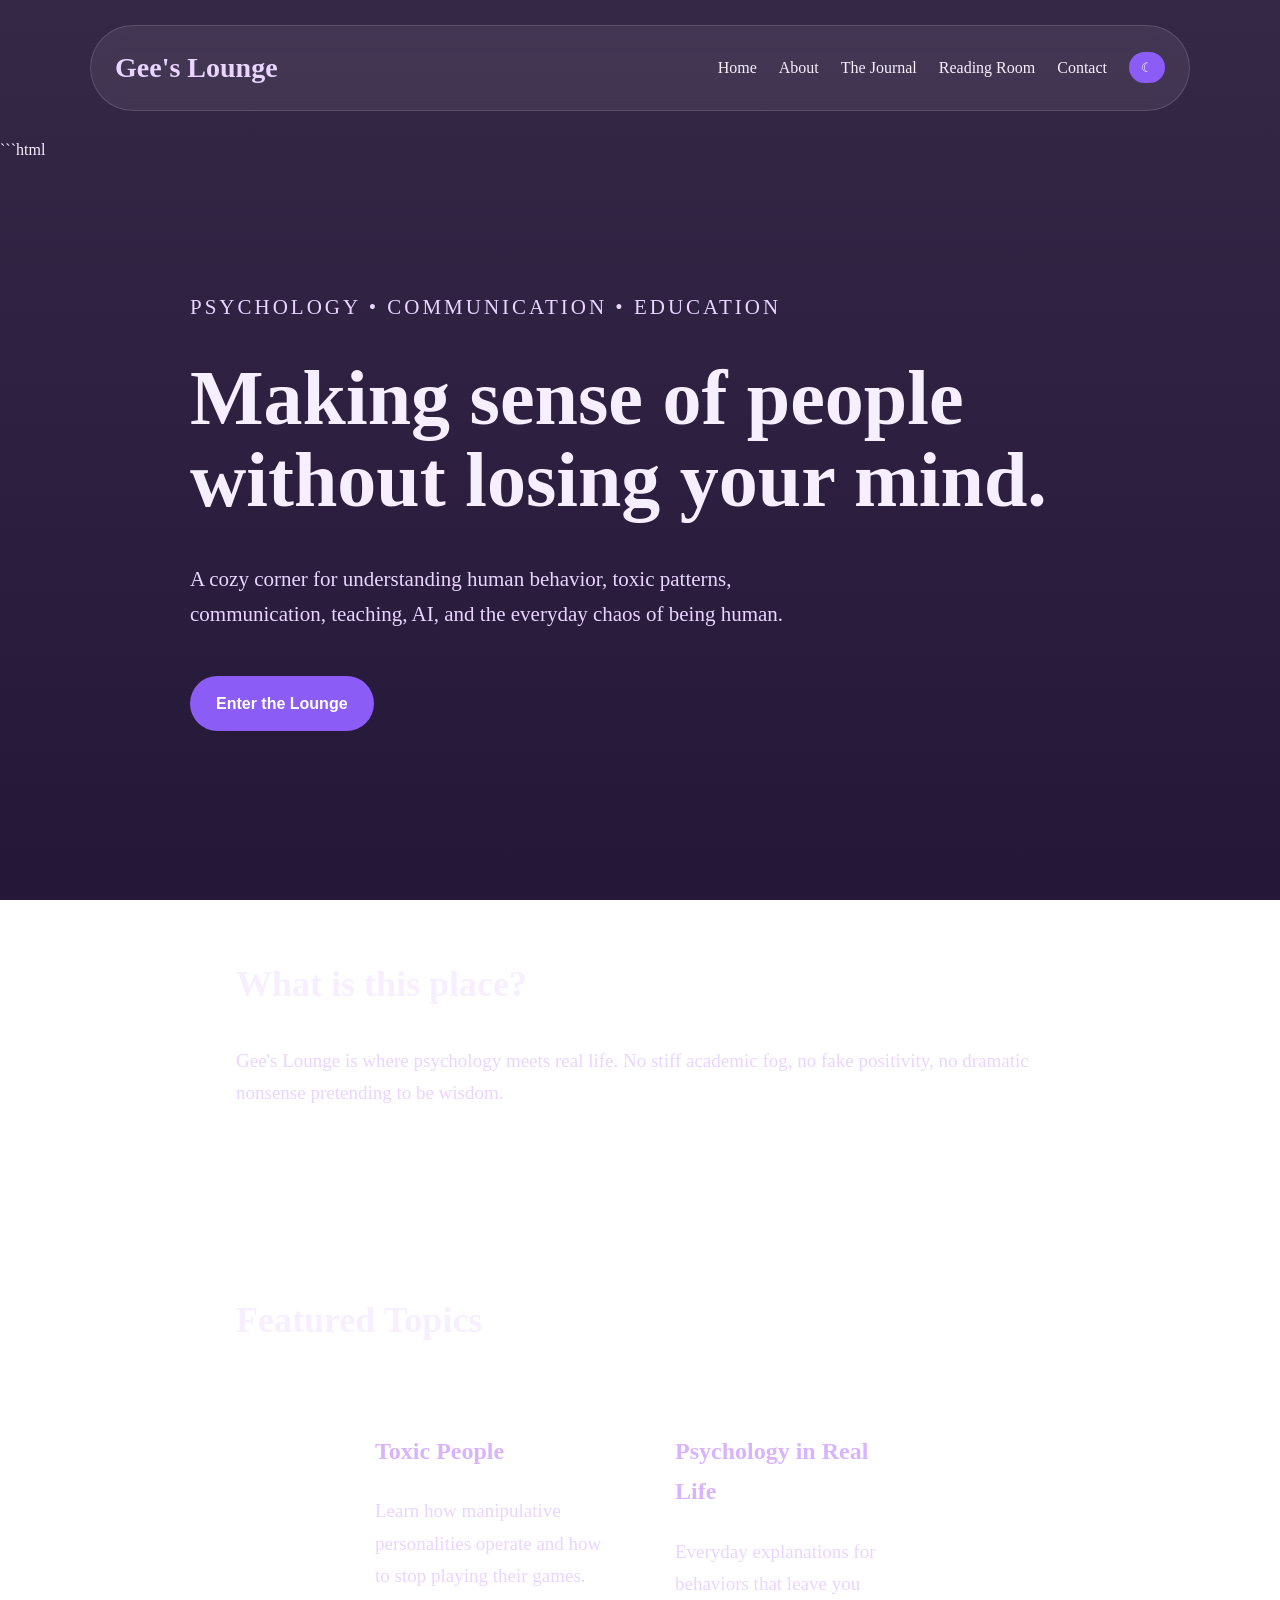
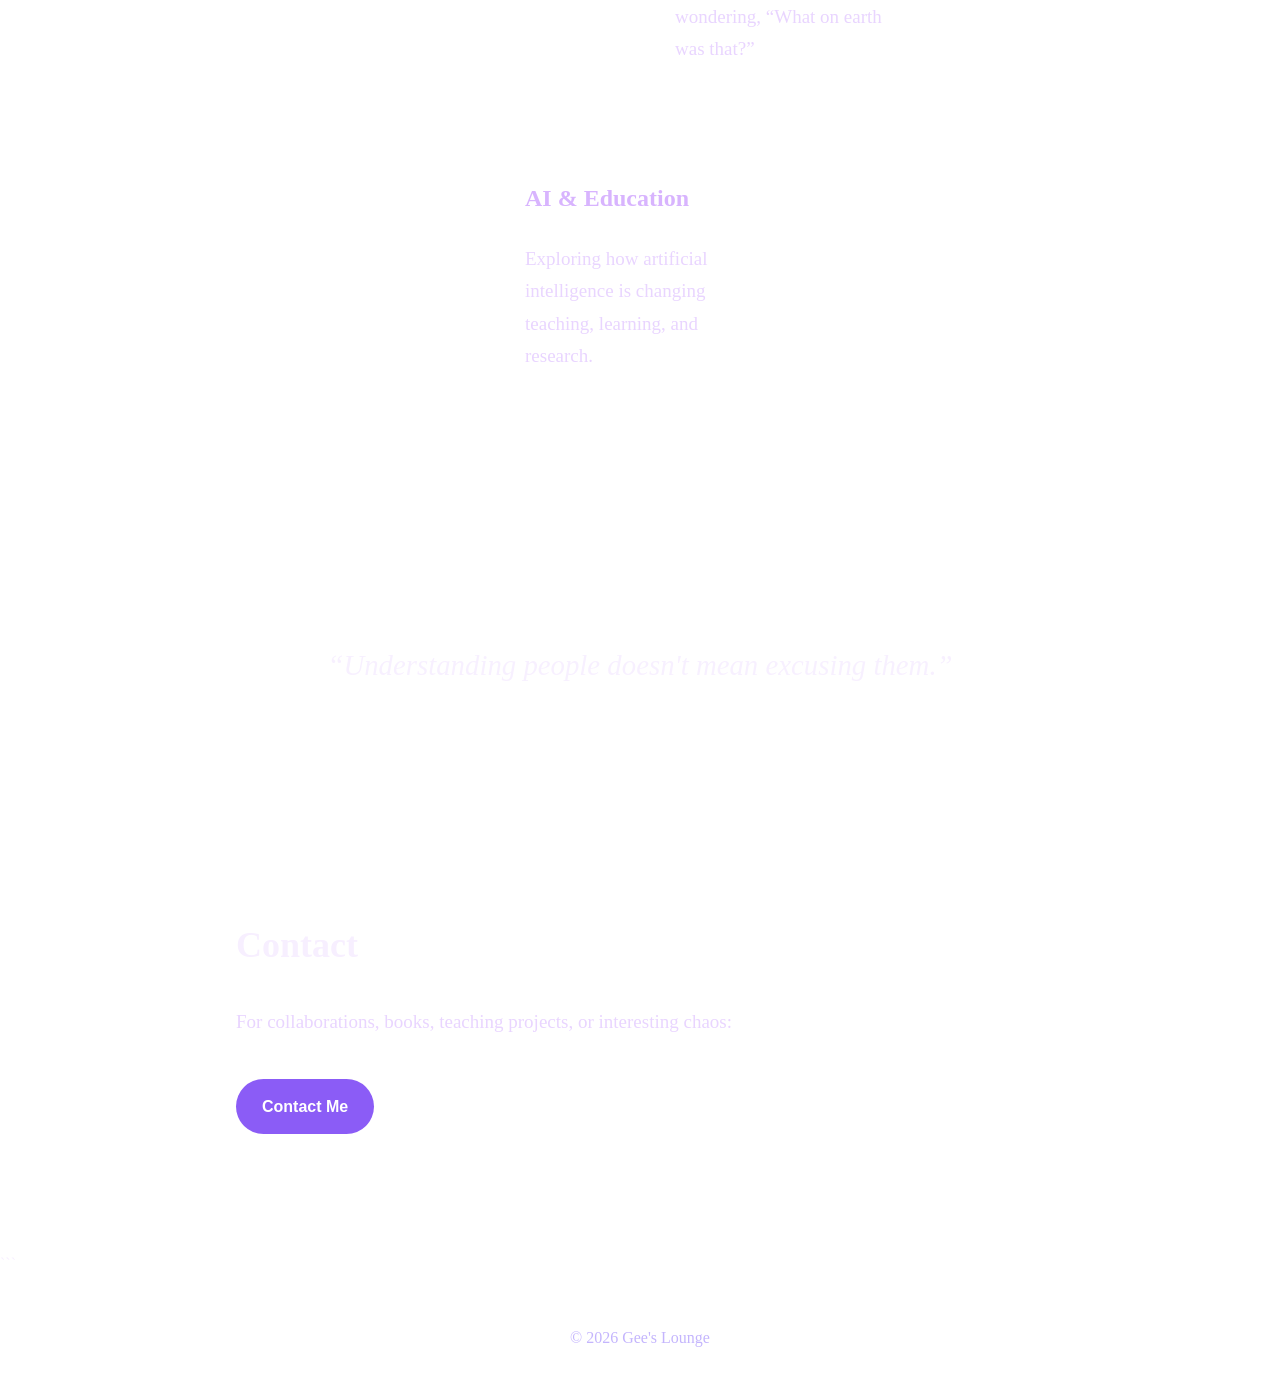
==== index.html @ 83740a9e "Add files via upload" ====
<!DOCTYPE html>
<html lang="en">
<head>
  <meta charset="UTF-8" />
  <meta name="viewport" content="width=device-width, initial-scale=1.0" />
  <title>Gee's Lounge</title>
  <link rel="stylesheet" href="style.css" />
</head>
<script src="script.js"></script>
<body>
  <header class="site-header">
  <h1 class="logo">Gee's Lounge</h1>

  <button class="menu-btn" onclick="toggleMenu()">☰</button>

<nav class="nav-links" id="navLinks">
  <a href="index.html">Home</a>
  <a href="about.html">About</a>
  <a href="blog.html">The Journal</a>
  <a href="books.html">Reading Room</a>
  <a href="contact.html">Contact</a>

  <button
    class="toggle-btn"
    type="button"
    aria-label="Switch colour theme"
    onclick="toggleTheme()"
  >
    ☾
  </button>
</nav>
</header>
```html
<main>

  <section class="hero">
    <p class="small-title">
      Psychology • Communication • Education
    </p>

    <h2>
      Making sense of people without losing your mind.
    </h2>

    <p>
      A cozy corner for understanding human behavior, toxic patterns,
      communication, teaching, AI, and the everyday chaos of being human.
    </p>

    <a href="#about" class="button">
      Enter the Lounge
    </a>
  </section>


  <section id="about" class="section">
    <h2>What is this place?</h2>

    <p>
      Gee's Lounge is where psychology meets real life. No stiff academic fog,
      no fake positivity, no dramatic nonsense pretending to be wisdom.
    </p>
  </section>


  <section id="topics" class="section featured">
    <h2>Featured Topics</h2>

    <div class="cards">

      <div class="card">
        <h3>Toxic People</h3>

        <p>
          Learn how manipulative personalities operate and how to stop
          playing their games.
        </p>
      </div>


      <div class="card">
        <h3>Psychology in Real Life</h3>

        <p>
          Everyday explanations for behaviors that leave you wondering,
          “What on earth was that?”
        </p>
      </div>


      <div class="card">
        <h3>AI &amp; Education</h3>

        <p>
          Exploring how artificial intelligence is changing teaching,
          learning, and research.
        </p>
      </div>

    </div>
  </section>


  <section class="quote-section">
    <blockquote>
      “Understanding people doesn't mean excusing them.”
    </blockquote>
  </section>


  <section id="contact" class="section">
    <h2>Contact</h2>

    <p>
      For collaborations, books, teaching projects, or interesting chaos:
    </p>

    <a href="contact.html" class="button">
      Contact Me
    </a>
  </section>

</main>
```


    <footer>
    <p>© 2026 Gee's Lounge</p>
  </footer>

  <script src="script.js"></script>
</body>
</html>
---- style.css ----
* {
  box-sizing: border-box;
}

body {
  margin: 0;
  font-family: Georgia, serif;
  background:
    linear-gradient(rgba(25, 10, 45, 0.88), rgba(25, 10, 45, 0.95)),
    url("https://images.unsplash.com/photo-1519681393784-d120267933ba?auto=format&fit=crop&w=1800&q=80");
  background-size: cover;
  background-position: center;
  background-attachment: fixed;
  color: #f7efff;
  line-height: 1.7;
}

.site-header {
  width: min(1100px, 90%);
  margin: 25px auto;
  padding: 18px 24px;
  display: flex;
  justify-content: space-between;
  align-items: center;
  background: rgba(255, 255, 255, 0.07);
  border: 1px solid rgba(255, 255, 255, 0.14);
  border-radius: 999px;
  backdrop-filter: blur(12px);
}

.logo,
.site-header h1 {
  margin: 0;
  font-size: 28px;
  color: #e9d5ff;
}

.nav-links {
  display: flex;
  align-items: center;
  gap: 22px;
}

.nav-links a {
  color: #f7efff;
  text-decoration: none;
  font-size: 16px;
}

.nav-links a:hover {
  color: #c084fc;
}

.menu-btn {
  display: none;
  background: none;
  border: none;
  color: #f7efff;
  font-size: 28px;
  cursor: pointer;
}

.toggle-btn {
  border: none;
  background: #8b5cf6;
  color: white;
  padding: 8px 12px;
  border-radius: 999px;
  cursor: pointer;
}

.hero {
  min-height: 75vh;
  width: min(900px, 90%);
  margin: auto;
  display: flex;
  flex-direction: column;
  justify-content: center;
}

.small-title {
  color: #c084fc;
  text-transform: uppercase;
  letter-spacing: 3px;
  font-size: 13px;
}

.hero h2 {
  font-size: clamp(42px, 7vw, 78px);
  line-height: 1.05;
  margin: 10px 0 20px;
}

.hero p {
  max-width: 650px;
  font-size: 21px;
  color: #e9d5ff;
}

.button {
  display: inline-block;
  width: fit-content;
  margin-top: 22px;
  padding: 14px 26px;
  background: #8b5cf6;
  color: white;
  text-decoration: none;
  border-radius: 999px;
  font-family: Arial, sans-serif;
  font-weight: bold;
  transition: 0.3s;
}

.button:hover {
  background: #7c3aed;
  transform: translateY(-3px);
}

.section {
  width: min(900px, 90%);
  margin: 70px auto;
  padding: 45px;
  background: rgba(255, 255, 255, 0.08);
  border: 1px solid rgba(255, 255, 255, 0.16);
  border-radius: 28px;
  backdrop-filter: blur(10px);
}

.section h2 {
  font-size: 36px;
  margin-top: 0;
}

.section p {
  font-size: 19px;
  color: #e9d5ff;
}

.topics {
  display: grid;
  grid-template-columns: repeat(3, 1fr);
  gap: 25px;
}

.topics div,
.card {
  padding: 25px;
  background: rgba(255, 255, 255, 0.06);
  border-radius: 20px;
  transition: 0.3s;
}

.topics div:hover,
.card:hover {
  transform: translateY(-8px);
  background: rgba(255, 255, 255, 0.11);
}

.topics h3,
.card h3 {
  color: #d8b4fe;
  font-size: 24px;
}

.cards {
  display: flex;
  gap: 20px;
  flex-wrap: wrap;
  justify-content: center;
}

.card {
  width: 280px;
}

.quote-section {
  text-align: center;
  padding: 80px 20px;
}

.quote-section blockquote {
  font-size: 1.8rem;
  font-style: italic;
  opacity: 0.9;
}

footer {
  text-align: center;
  padding: 30px;
  color: #c4b5fd;
}

/* Light mode */
body.light-mode {
  background:
    linear-gradient(rgba(250, 245, 255, 0.9), rgba(250, 245, 255, 0.95)),
    url("https://images.unsplash.com/photo-1519681393784-d120267933ba?auto=format&fit=crop&w=1800&q=80");
  color: #2e1065;
}

body.light-mode .section,
body.light-mode .site-header,
body.light-mode .topics div,
body.light-mode .card {
  background: rgba(255, 255, 255, 0.7);
}

body.light-mode p,
body.light-mode .hero p,
body.light-mode .section p,
body.light-mode .nav-links a {
  color: #3b0764;
}

/* Mobile */
@media (max-width: 750px) {
  .site-header {
    border-radius: 25px;
    align-items: flex-start;
  }

  .menu-btn {
    display: block;
  }

  .nav-links {
    display: none;
    width: 100%;
    flex-direction: column;
    align-items: flex-start;
    margin-top: 20px;
  }

  .nav-links.active {
    display: flex;
  }

  .site-header {
    flex-wrap: wrap;
  }

  .topics {
    grid-template-columns: 1fr;
  }

  .section {
    padding: 30px;
  }
}/* ABOUT PAGE */

.about-page {
  width: min(1100px, 90%);
  margin: 0 auto;
}

.about-hero {
  min-height: 70vh;
  display: grid;
  grid-template-columns: minmax(0, 1.5fr) minmax(280px, 0.75fr);
  gap: 55px;
  align-items: center;
  padding: 70px 0;
}

.about-introduction h2 {
  max-width: 750px;
  margin: 10px 0 24px;
  font-size: clamp(44px, 7vw, 78px);
  line-height: 1.05;
}

.about-lead {
  max-width: 700px;
  margin-bottom: 5px;
  color: #e9d5ff;
  font-size: 21px;
}

.about-summary {
  padding: 35px;
  background: rgba(255, 255, 255, 0.09);
  border: 1px solid rgba(255, 255, 255, 0.18);
  border-radius: 28px;
  backdrop-filter: blur(14px);
  box-shadow: 0 24px 70px rgba(12, 3, 27, 0.28);
}

.about-summary h3 {
  margin: 8px 0 18px;
  color: #e9d5ff;
  font-size: 28px;
  line-height: 1.25;
}

.about-summary p:last-child {
  margin-bottom: 0;
  color: #ddd0ee;
  font-size: 17px;
}

.about-story,
.about-purpose {
  width: 100%;
}

.about-story h2,
.about-purpose h2,
.services-heading h2 {
  margin: 8px 0 24px;
  font-size: clamp(34px, 5vw, 48px);
  line-height: 1.15;
}

.about-story p:not(.small-title),
.about-purpose p:not(.small-title) {
  max-width: 850px;
}

.services-section {
  margin: 90px 0;
}

.services-heading {
  max-width: 720px;
  margin-bottom: 35px;
}

.about-services {
  display: grid;
  grid-template-columns: repeat(3, minmax(0, 1fr));
  gap: 24px;
}

.service-card {
  min-height: 330px;
  padding: 32px;
  background: rgba(255, 255, 255, 0.08);
  border: 1px solid rgba(255, 255, 255, 0.16);
  border-radius: 25px;
  backdrop-filter: blur(10px);
  transition:
    transform 0.3s ease,
    background 0.3s ease,
    border-color 0.3s ease;
}

.service-card:hover {
  transform: translateY(-8px);
  background: rgba(255, 255, 255, 0.12);
  border-color: rgba(216, 180, 254, 0.45);
}

.service-number {
  display: block;
  margin-bottom: 35px;
  color: #c084fc;
  font-family: Arial, sans-serif;
  font-size: 14px;
  font-weight: bold;
  letter-spacing: 2px;
}

.service-card h3 {
  margin: 0 0 18px;
  color: #d8b4fe;
  font-size: 27px;
  line-height: 1.25;
}

.service-card p {
  margin-bottom: 0;
  color: #e9d5ff;
  font-size: 18px;
}

.nav-links a.active {
  color: #d8b4fe;
  border-bottom: 2px solid #c084fc;
}

body.light-mode .about-summary,
body.light-mode .service-card {
  background: rgba(255, 255, 255, 0.72);
}

body.light-mode .about-lead,
body.light-mode .about-summary h3,
body.light-mode .about-summary p:last-child,
body.light-mode .service-card p {
  color: #3b0764;
}

@media (max-width: 850px) {
  .about-hero {
    min-height: auto;
    grid-template-columns: 1fr;
    gap: 35px;
    padding: 65px 0;
  }

  .about-services {
    grid-template-columns: 1fr;
  }

  .service-card {
    min-height: auto;
  }
}

@media (max-width: 550px) {
  .about-page {
    width: min(92%, 1100px);
  }

  .about-hero {
    padding: 45px 0;
  }

  .about-introduction h2 {
    font-size: 43px;
  }

  .about-summary,
  .service-card {
    padding: 26px;
  }
}/* CLICKABLE SERVICE CARDS */

.about-services .service-card  {
  display: flex;
  flex-direction: column;
  text-decoration: none;
  color: inherit;
  cursor: pointer;
}

.about-services .service-card {:visited {
  color: inherit;
}

.about-services .service-card {:focus {
  outline: 3px solid #c084fc;
  outline-offset: 5px;
}

.about-services .service-card { .card-link {
  display: inline-block;
  margin-top: auto;
  padding-top: 25px;
  color: #c084fc;
  font-family: Arial, sans-serif;
  font-size: 15px;
  font-weight: bold;
  transition: transform 0.3s ease;
}

.about-services .service-card:hover .card-link {
  transform: translateX(6px);
}

body.light-mode .about-services .service-card { .card-link {
  color: #7c3aed;
}/* INDIVIDUAL SERVICE PAGES */

.service-page {
  width: min(1100px, 90%);
  margin: 0 auto;
}

.service-hero {
  min-height: 65vh;
  display: flex;
  flex-direction: column;
  justify-content: center;
  padding: 70px 0;
}

.service-hero h2 {
  max-width: 900px;
  margin: 10px 0 20px;
  font-size: clamp(46px, 7vw, 80px);
  line-height: 1.05;
}

.service-hero p:not(.small-title) {
  max-width: 720px;
  color: #e9d5ff;
  font-size: 21px;
}

.service-content {
  width: 100%;
}

.service-details {
  display: grid;
  grid-template-columns: repeat(3, minmax(0, 1fr));
  gap: 24px;
  margin: 80px 0;
}

.service-detail-card {
  padding: 32px;
  background: rgba(255, 255, 255, 0.08);
  border: 1px solid rgba(255, 255, 255, 0.16);
  border-radius: 24px;
  backdrop-filter: blur(10px);
  transition:
    transform 0.3s ease,
    background 0.3s ease;
}

.service-detail-card:hover {
  transform: translateY(-7px);
  background: rgba(255, 255, 255, 0.12);
}

.service-detail-card h3 {
  margin-top: 0;
  color: #d8b4fe;
  font-size: 27px;
}

.service-detail-card p {
  color: #e9d5ff;
  font-size: 18px;
}

.service-list {
  padding-left: 22px;
  font-size: 18px;
}

.service-list li {
  margin-bottom: 12px;
}

.back-link {
  display: inline-block;
  margin: 10px 0 70px;
  color: #d8b4fe;
  text-decoration: none;
  font-family: Arial, sans-serif;
  font-weight: bold;
}

.back-link:hover {
  color: #c084fc;
}

body.light-mode .service-hero p:not(.small-title),
body.light-mode .service-detail-card p {
  color: #3b0764;
}

body.light-mode .service-detail-card {
  background: rgba(255, 255, 255, 0.72);
}

@media (max-width: 800px) {
  .service-hero {
    min-height: auto;
    padding: 60px 0;
  }

  .service-details {
    grid-template-columns: 1fr;
    margin: 60px 0;
  }
}/* FIXED ABOUT SERVICE CARDS */

.about-services .service-card {
  display: grid;
  grid-template-columns: repeat(3, minmax(0, 1fr));
  gap: 24px;
  width: 100%;
  align-items: stretch;
}

.about-services .service-card {
  display: flex;
  flex-direction: column;
  width: 100%;
  min-width: 0;
  min-height: 330px;
  padding: 32px;
  margin: 0;

  background: rgba(255, 255, 255, 0.08);
  border: 1px solid rgba(255, 255, 255, 0.16);
  border-radius: 25px;
  backdrop-filter: blur(10px);

  color: inherit;
  text-decoration: none;
  overflow: hidden;

  transition:
    transform 0.3s ease,
    background 0.3s ease,
    border-color 0.3s ease;
}

.about-services .service-card:visited {
  color: inherit;
}

.about-services .service-card:hover {
  transform: translateY(-8px);
  background: rgba(255, 255, 255, 0.12);
  border-color: rgba(216, 180, 254, 0.45);
}

.about-services .service-card:focus-visible {
  outline: 3px solid #c084fc;
  outline-offset: 5px;
}

.about-services .service-number {
  display: block;
  margin-bottom: 30px;

  color: #c084fc;
  font-family: Arial, sans-serif;
  font-size: 14px;
  font-weight: bold;
  letter-spacing: 2px;
}

.about-services .service-card h3 {
  margin: 0 0 18px;
  padding: 0;

  color: #d8b4fe;
  font-family: Georgia, serif;
  font-size: clamp(22px, 2vw, 27px);
  line-height: 1.25;

  overflow-wrap: anywhere;
  word-break: normal;
}

.about-services .service-card p {
  margin: 0;
  padding: 0;

  color: #e9d5ff;
  font-family: Georgia, serif;
  font-size: 17px;
  line-height: 1.65;

  overflow-wrap: anywhere;
  word-break: normal;
}

.about-services .card-link {
  display: block;
  margin-top: auto;
  padding-top: 28px;

  color: #c084fc;
  font-family: Arial, sans-serif;
  font-size: 14px;
  font-weight: bold;
  line-height: 1.4;

  overflow-wrap: anywhere;
  transition: transform 0.3s ease;
}

.about-services .service-card:hover .card-link {
  transform: translateX(5px);
}

body.light-mode .about-services .service-card {
  background: rgba(255, 255, 255, 0.72);
}

body.light-mode .about-services .service-card p {
  color: #3b0764;
}

body.light-mode .about-services .card-link {
  color: #7c3aed;
}

@media (max-width: 950px) {
  .about-services {
    grid-template-columns: 1fr;
  }

  .about-services .service-card {
    min-height: auto;
  }
}/* REDESIGNED SERVICE PAGES */

.service-page-redesign {
  width: min(1100px, 90%);
  margin: 0 auto;
}

.service-banner {
  min-height: 72vh;
  display: grid;
  grid-template-columns: minmax(0, 1.5fr) minmax(300px, 0.75fr);
  gap: 55px;
  align-items: center;
  padding: 75px 0;
}

.service-banner-text h2 {
  max-width: 800px;
  margin: 10px 0 22px;
  font-size: clamp(48px, 7vw, 82px);
  line-height: 1.02;
}

.service-intro {
  max-width: 700px;
  color: #e9d5ff;
  font-size: 21px;
}

.service-actions {
  display: flex;
  flex-wrap: wrap;
  gap: 22px;
  align-items: center;
  margin-top: 25px;
}

.secondary-link {
  color: #d8b4fe;
  text-decoration: none;
  font-family: Arial, sans-serif;
  font-weight: bold;
}

.secondary-link:hover {
  color: #c084fc;
}

.service-highlight {
  padding: 34px;
  background: rgba(255, 255, 255, 0.09);
  border: 1px solid rgba(255, 255, 255, 0.18);
  border-radius: 28px;
  backdrop-filter: blur(14px);
  box-shadow: 0 24px 70px rgba(10, 2, 25, 0.28);
}

.highlight-label {
  margin-top: 0;
  color: #c084fc;
  font-family: Arial, sans-serif;
  font-size: 13px;
  font-weight: bold;
  letter-spacing: 2px;
  text-transform: uppercase;
}

.service-highlight h3 {
  margin: 8px 0 20px;
  color: #f7efff;
  font-size: 27px;
  line-height: 1.3;
}

.service-highlight ul {
  margin: 0;
  padding-left: 20px;
}

.service-highlight li {
  margin-bottom: 10px;
  color: #e9d5ff;
  font-size: 17px;
}

.service-overview {
  display: grid;
  grid-template-columns: 1fr 1fr;
  gap: 55px;
  align-items: end;
  margin: 70px 0 40px;
}

.service-overview h2 {
  margin: 8px 0 0;
  font-size: clamp(36px, 5vw, 52px);
  line-height: 1.15;
}

.service-overview > p {
  margin: 0;
  color: #e9d5ff;
  font-size: 19px;
}

.benefit-grid {
  display: grid;
  grid-template-columns: repeat(3, minmax(0, 1fr));
  gap: 24px;
  margin-bottom: 85px;
}

.benefit-card {
  min-height: 300px;
  padding: 30px;
  background: rgba(255, 255, 255, 0.08);
  border: 1px solid rgba(255, 255, 255, 0.16);
  border-radius: 24px;
  backdrop-filter: blur(10px);
  transition: transform 0.3s ease, background 0.3s ease;
}

.benefit-card:hover {
  transform: translateY(-7px);
  background: rgba(255, 255, 255, 0.12);
}

.benefit-card span {
  display: block;
  margin-bottom: 35px;
  color: #c084fc;
  font-family: Arial, sans-serif;
  font-size: 14px;
  font-weight: bold;
  letter-spacing: 2px;
}

.benefit-card h3 {
  margin: 0 0 16px;
  color: #d8b4fe;
  font-size: 27px;
}

.benefit-card p {
  margin: 0;
  color: #e9d5ff;
  font-size: 18px;
}

.service-process {
  width: 100%;
}

.process-list {
  margin-top: 30px;
}

.process-step {
  display: grid;
  grid-template-columns: 250px 1fr;
  gap: 30px;
  padding: 24px 0;
  border-top: 1px solid rgba(255, 255, 255, 0.14);
}

.process-step:last-child {
  border-bottom: 1px solid rgba(255, 255, 255, 0.14);
}

.process-step strong {
  color: #d8b4fe;
  font-size: 20px;
}

.process-step p {
  margin: 0;
}

.service-cta {
  margin: 90px 0 70px;
  padding: 60px;
  text-align: center;
  background: rgba(139, 92, 246, 0.16);
  border: 1px solid rgba(216, 180, 254, 0.24);
  border-radius: 30px;
  backdrop-filter: blur(12px);
}

.service-cta h2 {
  margin: 8px auto 18px;
  max-width: 800px;
  font-size: clamp(38px, 5vw, 58px);
  line-height: 1.1;
}

.service-cta p:not(.small-title) {
  max-width: 650px;
  margin: 0 auto;
  color: #e9d5ff;
  font-size: 19px;
}

body.light-mode .service-highlight,
body.light-mode .benefit-card,
body.light-mode .service-cta {
  background: rgba(255, 255, 255, 0.72);
}

body.light-mode .service-intro,
body.light-mode .service-overview > p,
body.light-mode .service-highlight li,
body.light-mode .benefit-card p,
body.light-mode .service-cta p:not(.small-title) {
  color: #3b0764;
}

body.light-mode .service-highlight h3 {
  color: #2e1065;
}

@media (max-width: 850px) {
  .service-banner,
  .service-overview {
    grid-template-columns: 1fr;
    gap: 35px;
  }

  .service-banner {
    min-height: auto;
    padding: 60px 0;
  }

  .benefit-grid {
    grid-template-columns: 1fr;
  }

  .process-step {
    grid-template-columns: 1fr;
    gap: 8px;
  }
}

@media (max-width: 550px) {
  .service-banner-text h2 {
    font-size: 46px;
  }

  .service-highlight,
  .benefit-card {
    padding: 26px;
  }

  .service-cta {
    padding: 42px 25px;
  }
}/* SIMPLE SERVICE PAGE */

.simple-service-page {
  width: min(760px, 88%);
  margin: 80px auto;
}

.simple-service-hero {
  margin-bottom: 70px;
}

.simple-service-hero h2 {
  margin: 8px 0 20px;
  font-size: clamp(46px, 7vw, 72px);
  line-height: 1.05;
}

.simple-service-hero p:not(.small-title) {
  max-width: 680px;
  margin: 0;
  color: #e9d5ff;
  font-size: 21px;
}

.simple-service-section {
  padding: 32px 0;
  border-top: 1px solid rgba(255, 255, 255, 0.18);
}

.simple-service-section:last-of-type {
  border-bottom: 1px solid rgba(255, 255, 255, 0.18);
}

.simple-service-section h3 {
  margin: 0 0 14px;
  color: #d8b4fe;
  font-size: 28px;
}

.simple-service-section p,
.simple-service-section li {
  color: #e9d5ff;
  font-size: 18px;
  line-height: 1.7;
}

.simple-service-section ul {
  margin: 0;
  padding-left: 22px;
}

.simple-service-section li {
  margin-bottom: 8px;
}

.simple-service-actions {
  display: flex;
  align-items: center;
  gap: 24px;
  margin-top: 45px;
}

.simple-back-link {
  color: #d8b4fe;
  text-decoration: none;
  font-family: Arial, sans-serif;
  font-weight: bold;
}

.simple-back-link:hover {
  color: #c084fc;
}

body.light-mode .simple-service-hero p:not(.small-title),
body.light-mode .simple-service-section p,
body.light-mode .simple-service-section li {
  color: #3b0764;
}

@media (max-width: 600px) {
  .simple-service-page {
    margin: 50px auto;
  }

  .simple-service-hero h2 {
    font-size: 44px;
  }

  .simple-service-actions {
    flex-direction: column;
    align-items: flex-start;
  }
}/* SERVICE SHOWCASE PAGE */

.service-showcase-page {
  width: min(1050px, 90%);
  margin: 70px auto;
}


/* TITLE CARD */

.service-title-card {
  padding: 55px;
  background:
    linear-gradient(
      135deg,
      rgba(139, 92, 246, 0.25),
      rgba(255, 255, 255, 0.07)
    );
  border: 1px solid rgba(255, 255, 255, 0.18);
  border-radius: 32px;
  backdrop-filter: blur(14px);
  box-shadow: 0 25px 70px rgba(10, 2, 25, 0.28);
}

.service-title-card h2 {
  margin: 10px 0 18px;
  font-size: clamp(48px, 7vw, 82px);
  line-height: 1;
}

.service-subline {
  max-width: 720px;
  margin: 0;
  color: #e9d5ff;
  font-size: 21px;
}


/* WHO IS IT FOR */

.service-audience {
  margin: 90px 0;
}

.service-audience h2 {
  margin-bottom: 35px;
  font-size: clamp(40px, 6vw, 62px);
  line-height: 1.1;
}

.tick-list {
  display: grid;
  grid-template-columns: 1fr 1fr;
  gap: 18px 30px;
}

.tick-list p {
  display: flex;
  gap: 15px;
  align-items: flex-start;
  margin: 0;
  padding: 22px;
  background: rgba(255, 255, 255, 0.07);
  border: 1px solid rgba(255, 255, 255, 0.14);
  border-radius: 18px;
  color: #e9d5ff;
  font-size: 18px;
}

.tick-list span {
  flex-shrink: 0;
  color: #c084fc;
  font-family: Arial, sans-serif;
  font-size: 22px;
  font-weight: bold;
}


/* SLIDER */

.service-slider-section {
  margin: 100px 0;
}

.slider-heading {
  display: flex;
  justify-content: space-between;
  align-items: flex-end;
  gap: 30px;
  margin-bottom: 35px;
}

.slider-heading h2 {
  margin: 8px 0 0;
  font-size: clamp(38px, 5vw, 54px);
  line-height: 1.1;
}

.slider-buttons {
  display: flex;
  gap: 12px;
}

.slider-buttons button {
  width: 48px;
  height: 48px;
  border: 1px solid rgba(255, 255, 255, 0.2);
  border-radius: 50%;
  background: rgba(255, 255, 255, 0.1);
  color: white;
  font-size: 22px;
  cursor: pointer;
  transition:
    transform 0.2s ease,
    background 0.2s ease;
}

.slider-buttons button:hover {
  transform: translateY(-2px);
  background: #8b5cf6;
}

.service-slider {
  display: flex;
  gap: 22px;
  overflow-x: auto;
  scroll-behavior: smooth;
  scroll-snap-type: x mandatory;
  padding: 5px 5px 25px;
  scrollbar-width: thin;
  scrollbar-color: #8b5cf6 transparent;
}

.slider-card {
  flex: 0 0 310px;
  min-height: 300px;
  padding: 30px;
  scroll-snap-align: start;
  background: rgba(255, 255, 255, 0.08);
  border: 1px solid rgba(255, 255, 255, 0.16);
  border-radius: 24px;
  backdrop-filter: blur(10px);
}

.slider-card span {
  display: block;
  margin-bottom: 35px;
  color: #c084fc;
  font-family: Arial, sans-serif;
  font-size: 14px;
  font-weight: bold;
  letter-spacing: 2px;
}

.slider-card h3 {
  margin: 0 0 16px;
  color: #d8b4fe;
  font-size: 28px;
}

.slider-card p {
  margin: 0;
  color: #e9d5ff;
  font-size: 18px;
}


/* SPEECH BUBBLE */

.approach-section {
  margin: 100px 0 70px;
}

.approach-section h2 {
  margin-bottom: 30px;
  font-size: clamp(40px, 5vw, 56px);
}

.speech-bubble {
  position: relative;
  max-width: 820px;
  padding: 40px;
  background: #f3e8ff;
  border-radius: 28px;
  color: #3b0764;
  box-shadow: 0 24px 70px rgba(10, 2, 25, 0.25);
}

.speech-bubble::after {
  content: "";
  position: absolute;
  left: 55px;
  bottom: -24px;
  width: 0;
  height: 0;
  border-top: 26px solid #f3e8ff;
  border-right: 28px solid transparent;
}

.speech-bubble p {
  margin-top: 0;
  font-size: 20px;
  line-height: 1.7;
}

.speech-bubble p:last-child {
  margin-bottom: 0;
}


/* CONTACT AND BACK LINK */

.service-contact {
  margin-top: 60px;
}

.bottom-back-link {
  display: inline-block;
  margin: 65px 0 20px;
  color: #d8b4fe;
  text-decoration: none;
  font-family: Arial, sans-serif;
  font-weight: bold;
}

.bottom-back-link:hover {
  color: #c084fc;
}


/* LIGHT MODE */

body.light-mode .service-title-card,
body.light-mode .tick-list p,
body.light-mode .slider-card {
  background: rgba(255, 255, 255, 0.76);
}

body.light-mode .service-subline,
body.light-mode .tick-list p,
body.light-mode .slider-card p {
  color: #3b0764;
}

body.light-mode .slider-buttons button {
  color: #3b0764;
  border-color: rgba(59, 7, 100, 0.2);
}


/* MOBILE */

@media (max-width: 750px) {
  .service-title-card {
    padding: 38px 28px;
  }

  .service-title-card h2 {
    font-size: 48px;
  }

  .tick-list {
    grid-template-columns: 1fr;
  }

  .slider-heading {
    align-items: flex-start;
    flex-direction: column;
  }

  .slider-card {
    flex-basis: 85%;
  }

  .speech-bubble {
    padding: 30px;
  }
}
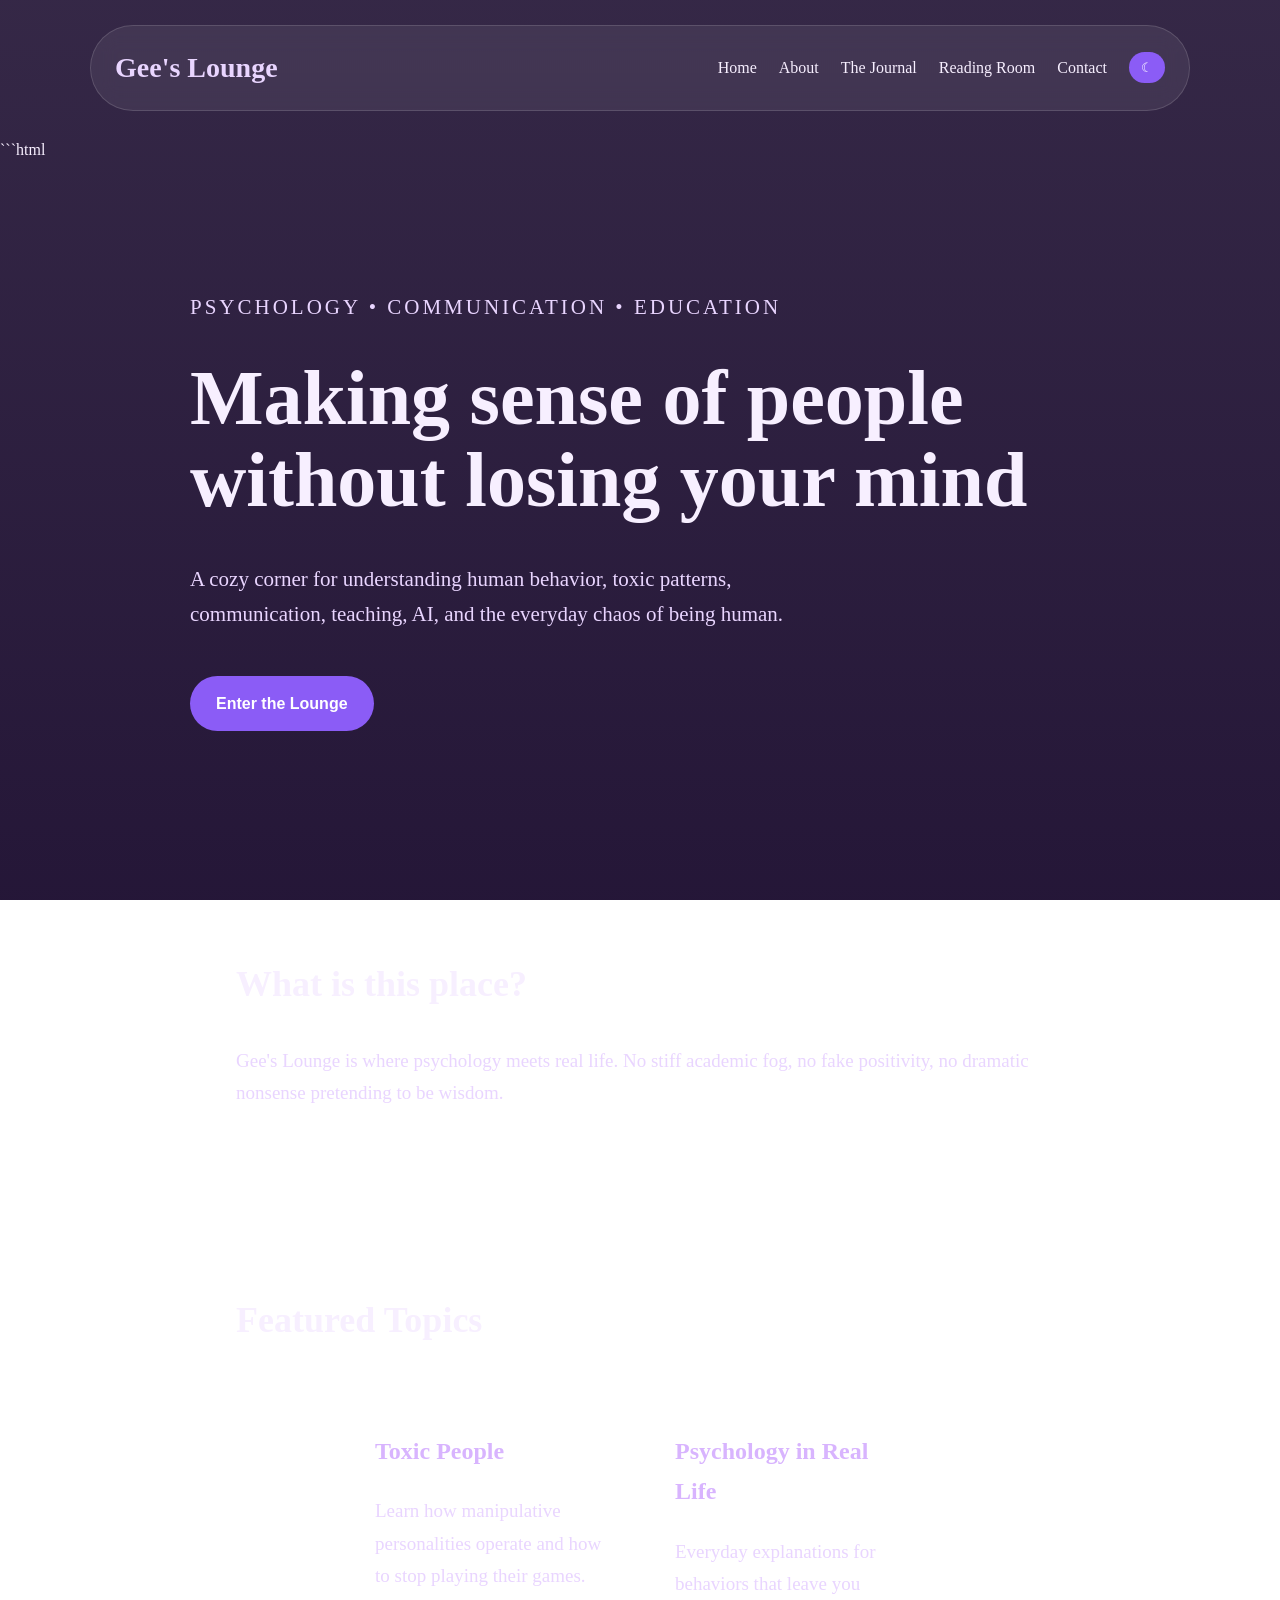
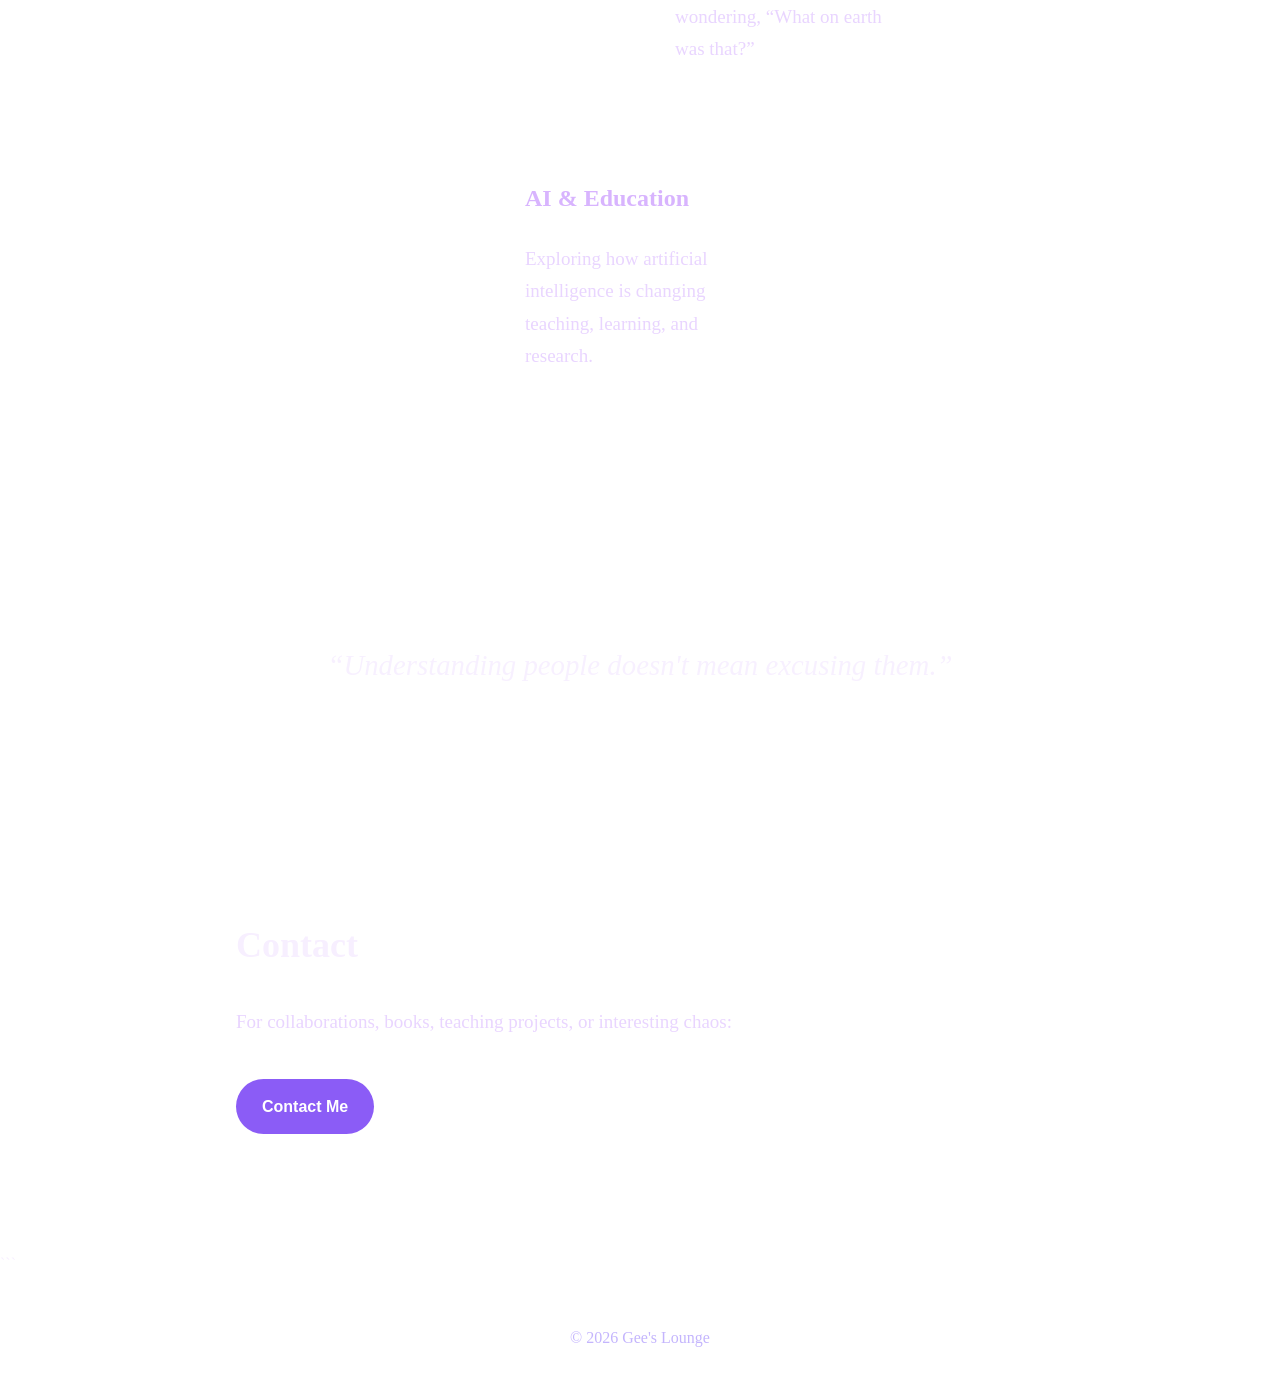
==== commit 5d2b8616: "Fix HTML encoding issues in index.html" ====
--- a/index.html
+++ b/index.html
@@ -39,7 +39,7 @@
     </p>
 
     <h2>
-      Making sense of people without losing your mind.
+      Making sense of people without losing your mind
     </h2>
 
     <p>
@@ -130,4 +130,4 @@
 
   <script src="script.js"></script>
 </body>
-</html>+</html>
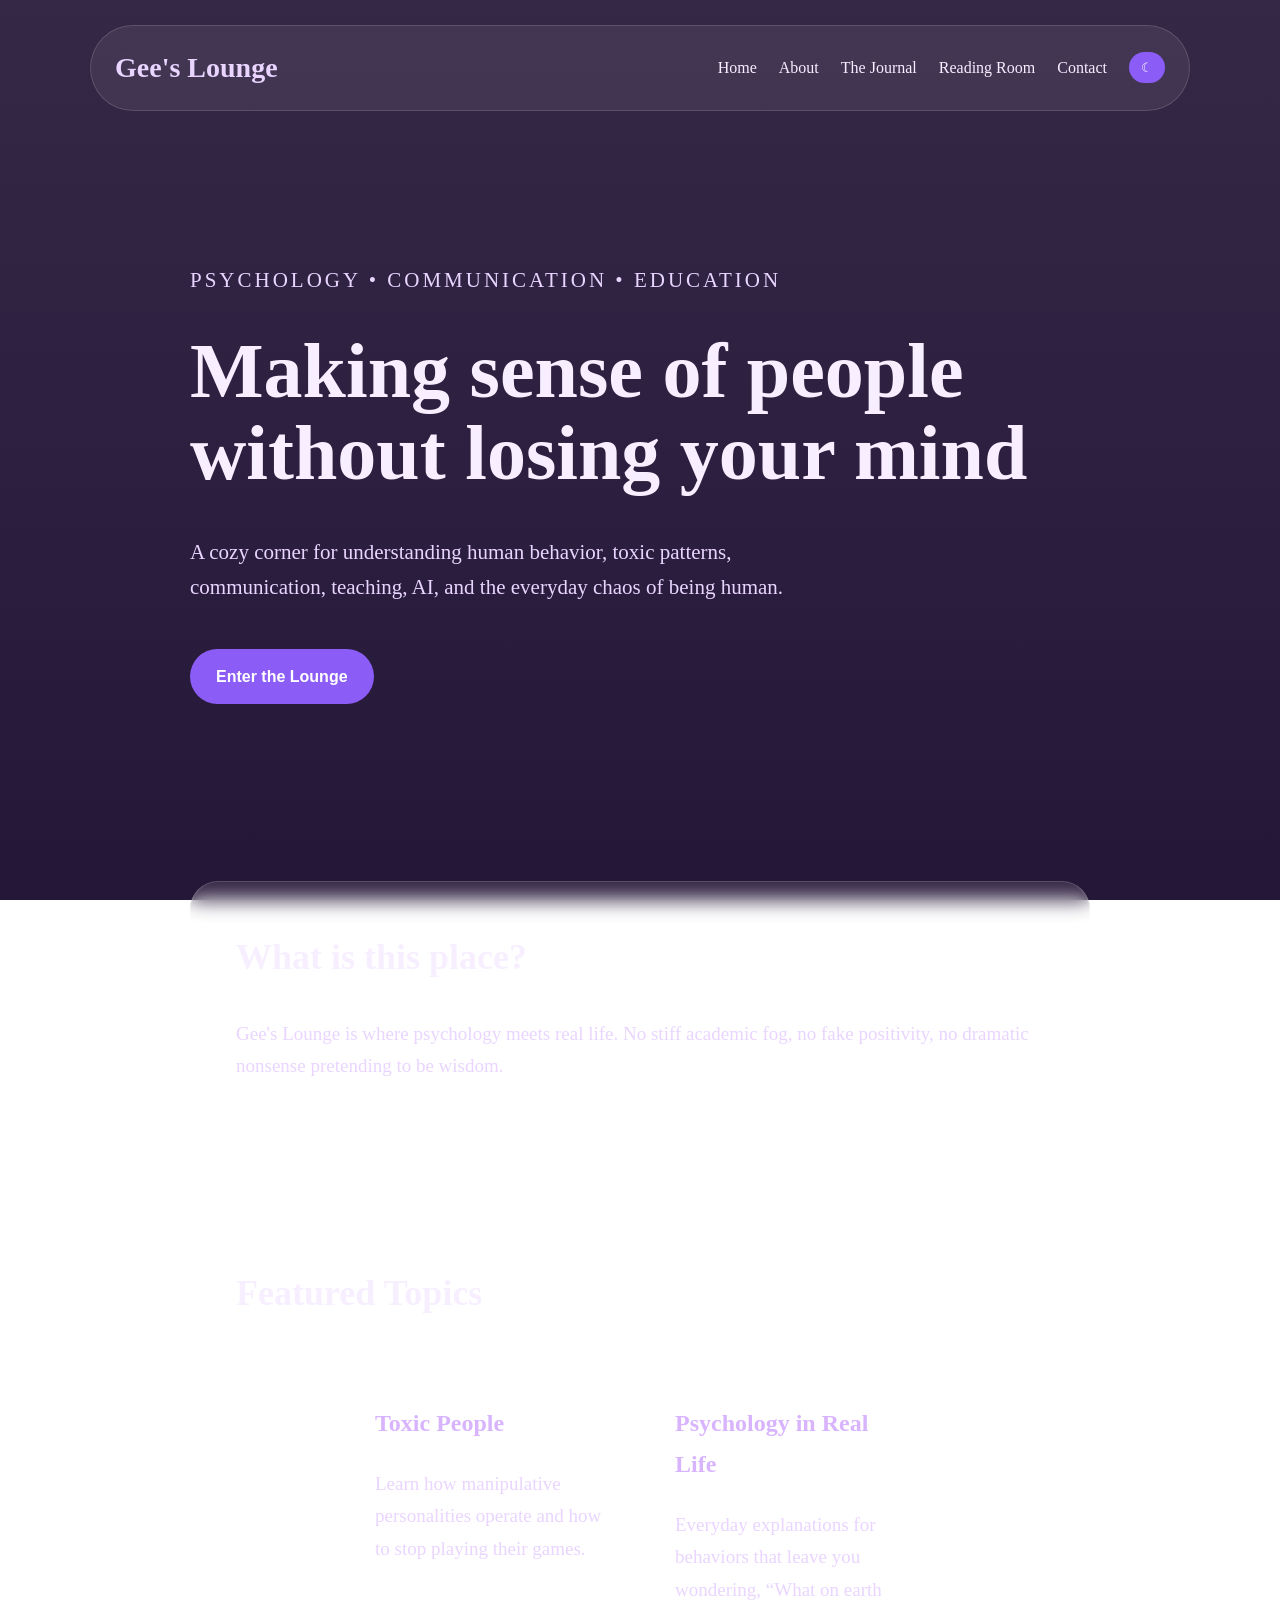
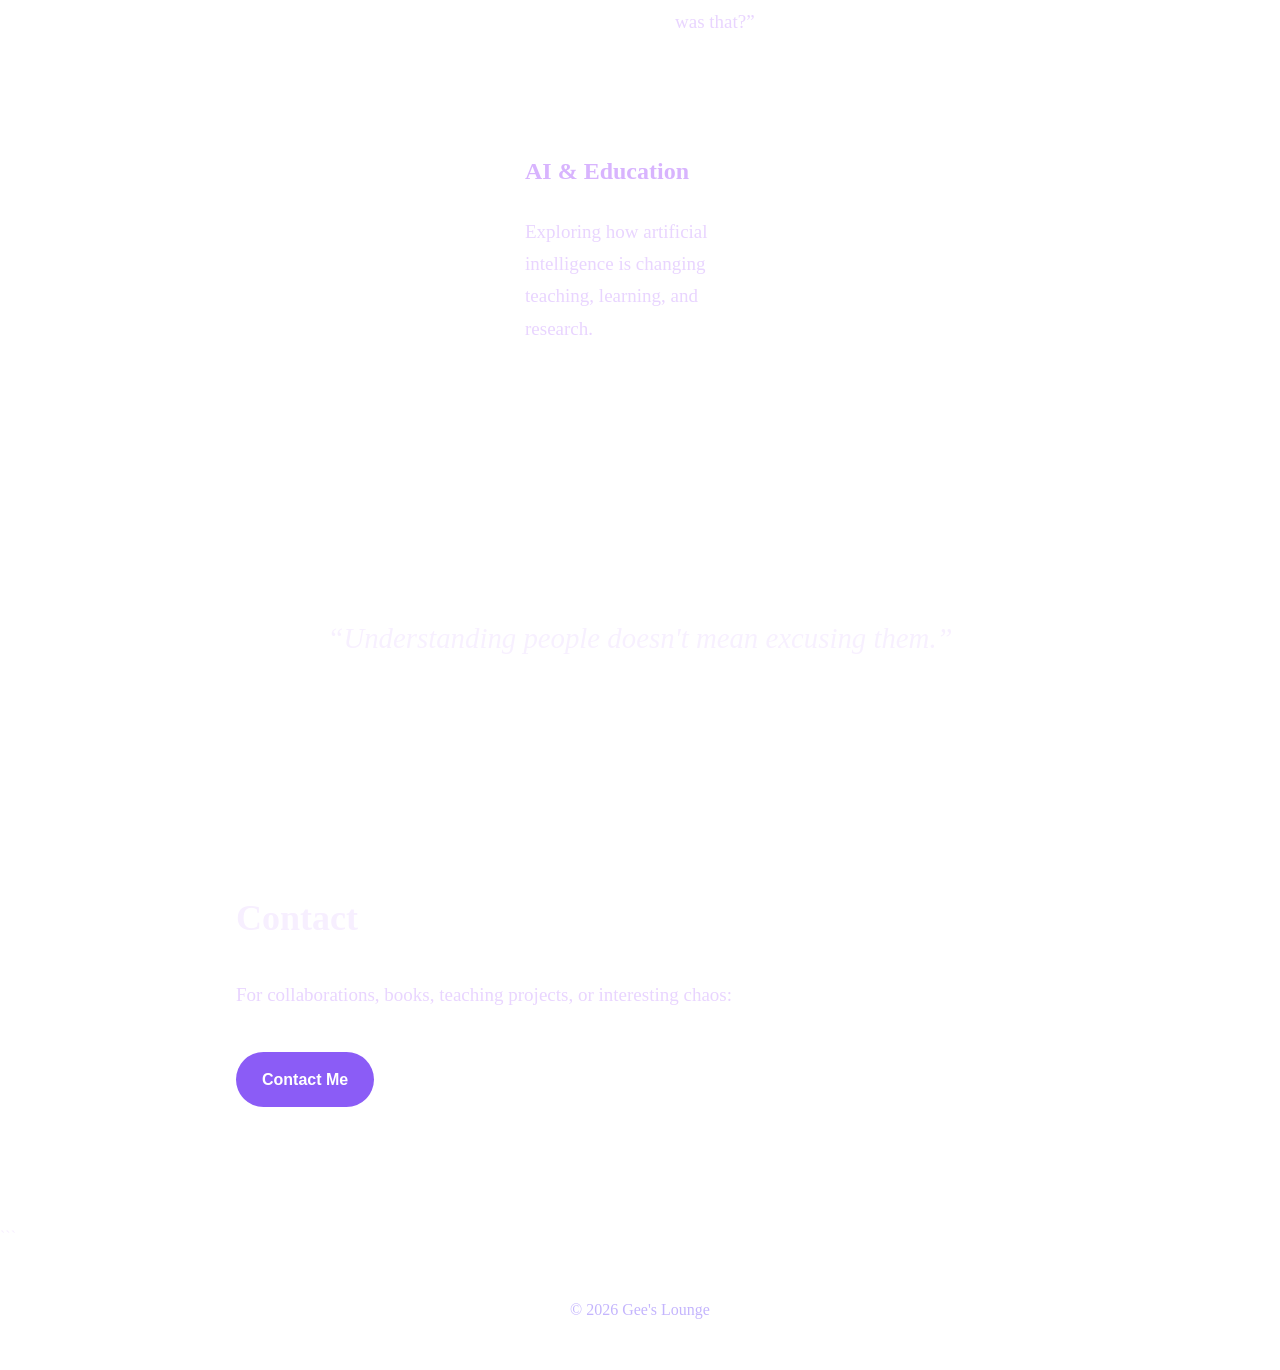
==== commit 491e2870: "Fix HTML formatting and structure" ====
--- a/index.html
+++ b/index.html
@@ -30,7 +30,7 @@
   </button>
 </nav>
 </header>
-```html
+
 <main>
 
   <section class="hero">
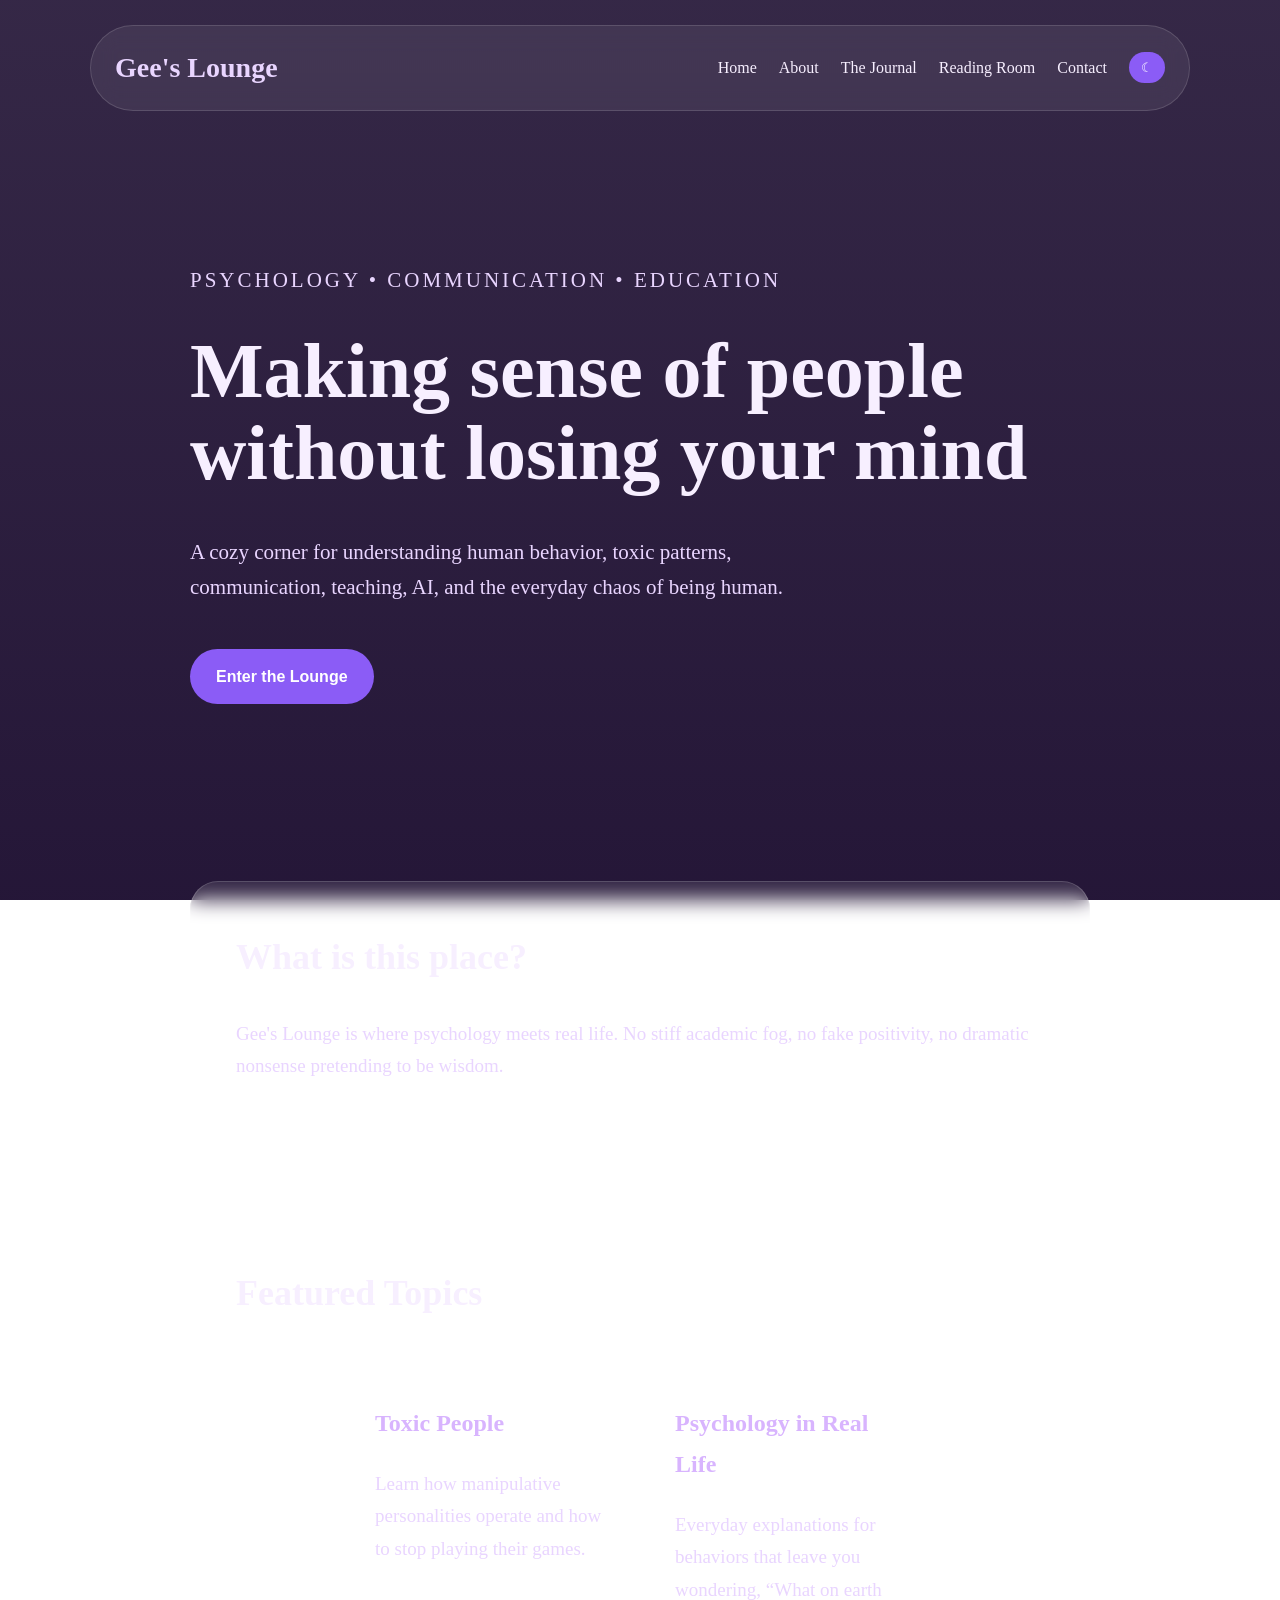
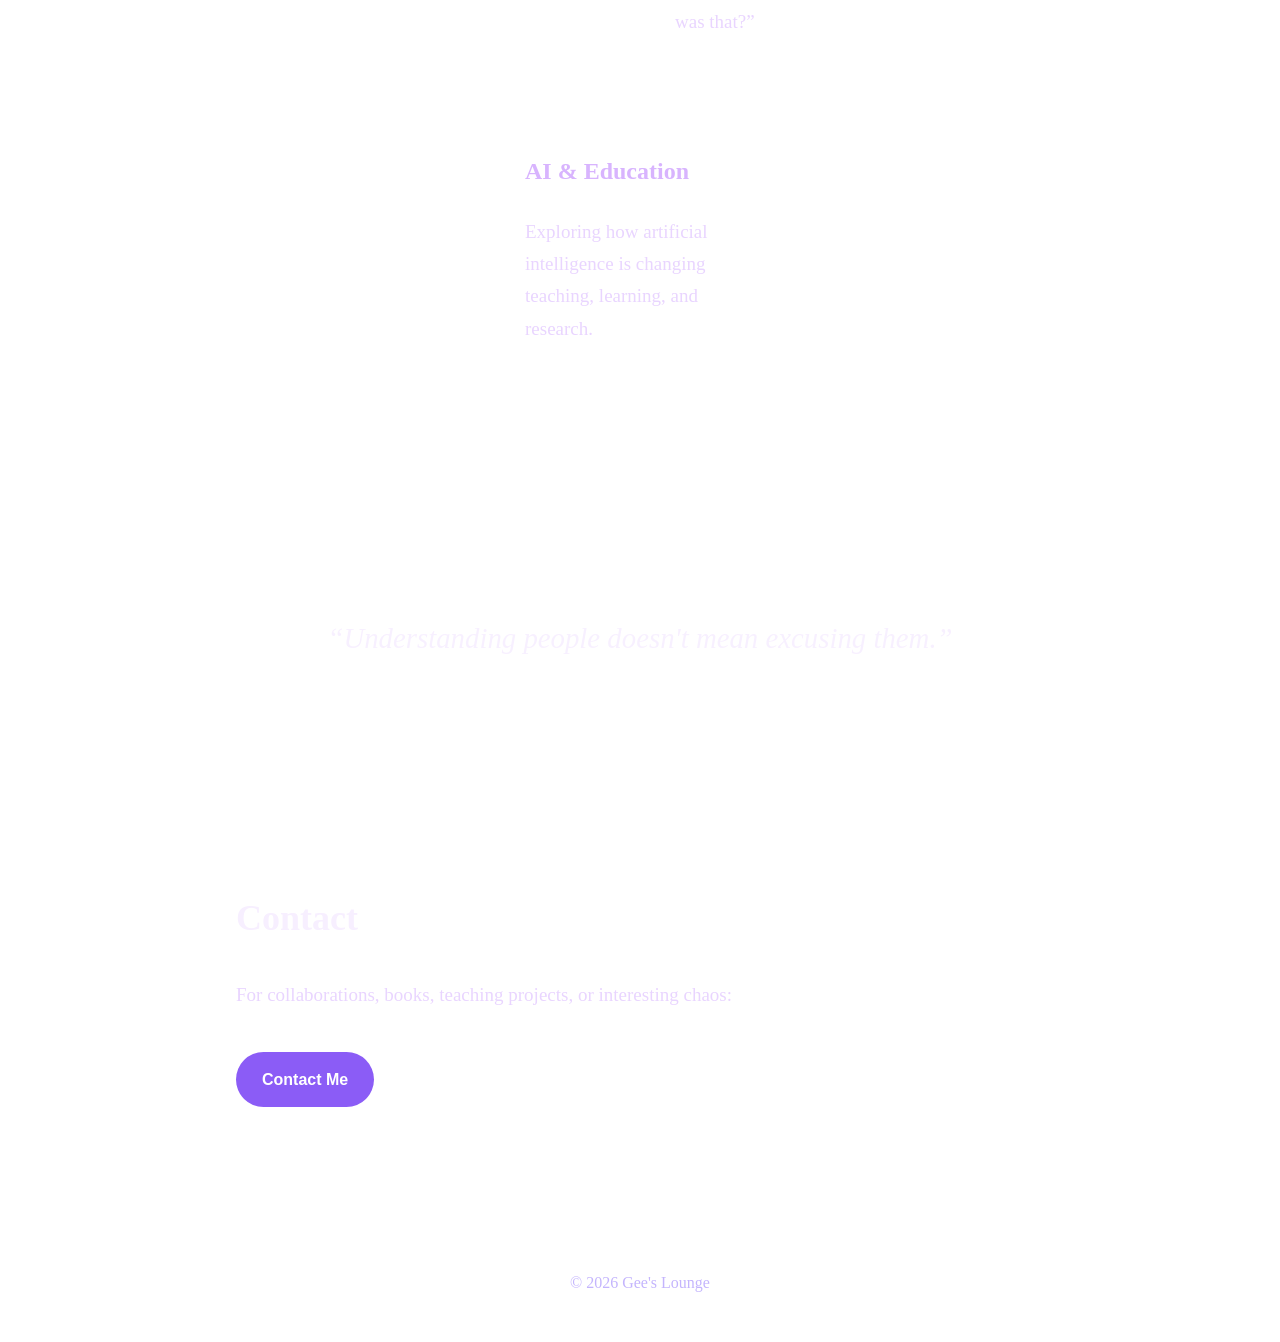
==== commit 847bcf56: "Update index.html" ====
--- a/index.html
+++ b/index.html
@@ -121,7 +121,7 @@
   </section>
 
 </main>
-```
+
 
 
     <footer>
